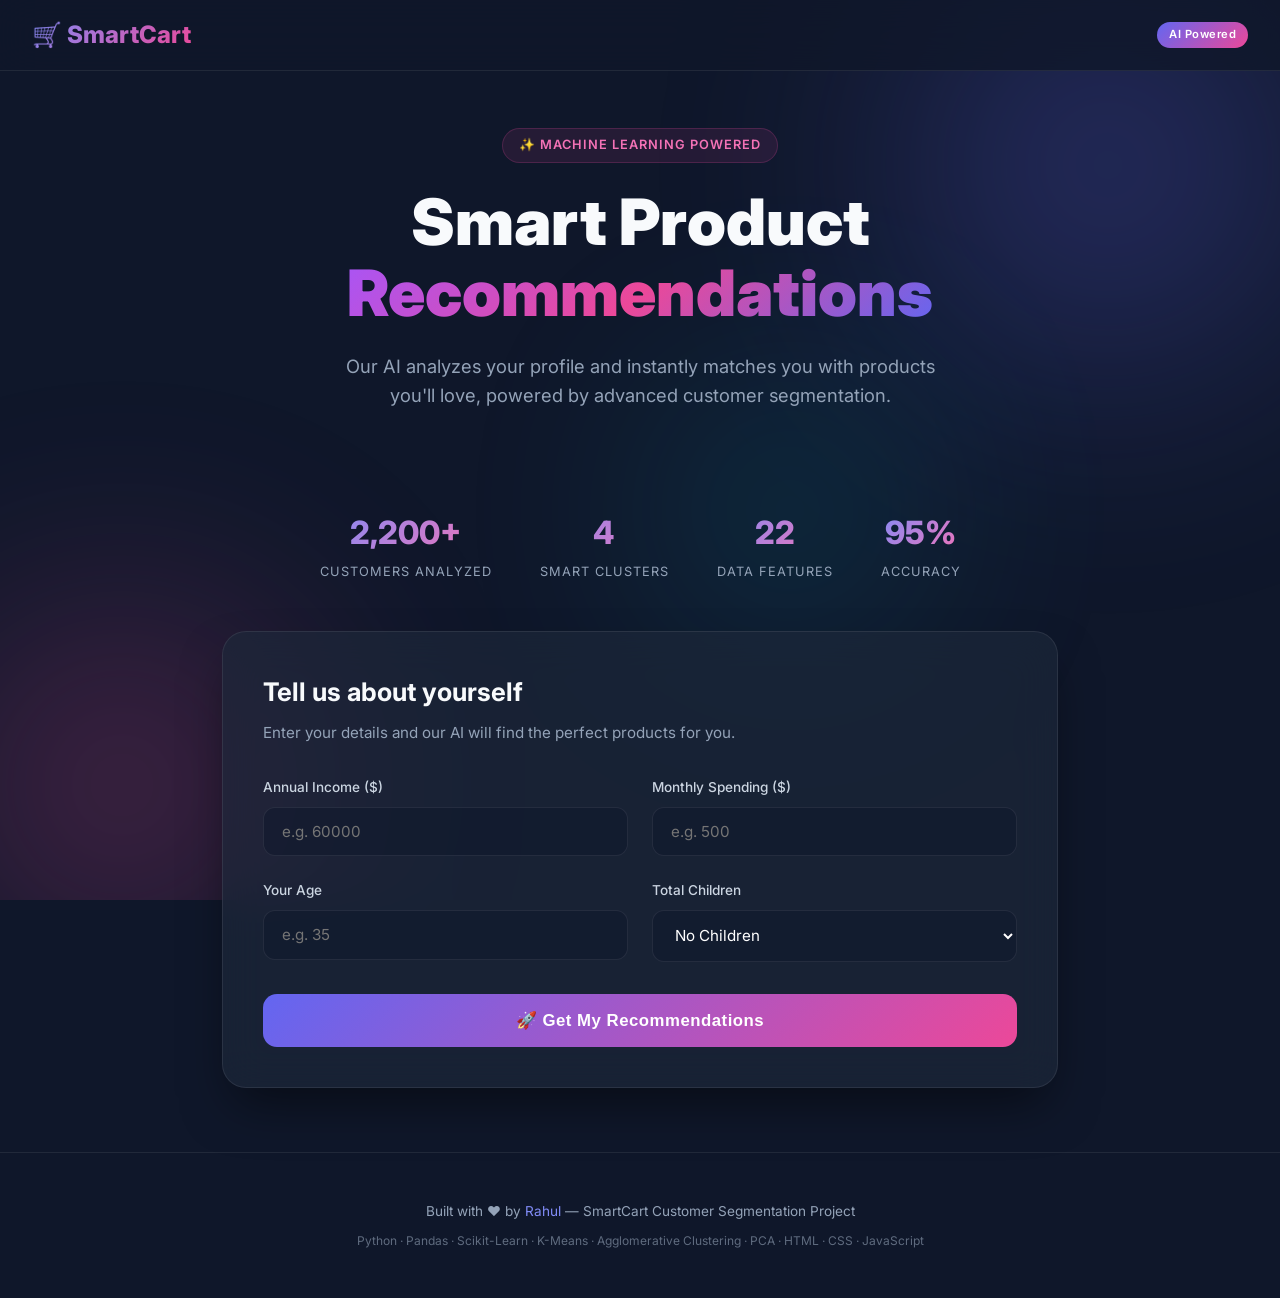
==== index.html @ a08236d4 "Major upgrade: Premium UI rebuild, professional README, LICENSE, .gitignore, cleanup" ====
<!DOCTYPE html>
<html lang="en">
<head>
    <meta charset="UTF-8">
    <meta name="viewport" content="width=device-width, initial-scale=1.0">
    <title>SmartCart AI | Personalized Product Recommendations</title>
    <meta name="description" content="Get personalized product recommendations powered by Machine Learning customer segmentation. Built with K-Means Clustering and Agglomerative Clustering.">
    <link href="https://fonts.googleapis.com/css2?family=Inter:wght@300;400;500;600;700;800;900&display=swap" rel="stylesheet">
    <style>
        :root {
            --primary: #6366f1;
            --primary-light: #818cf8;
            --primary-hover: #4f46e5;
            --accent: #ec4899;
            --accent-light: #f472b6;
            --success: #10b981;
            --warning: #f59e0b;
            --bg-dark: #0f172a;
            --bg-card: rgba(30, 41, 59, 0.65);
            --text-main: #f8fafc;
            --text-muted: #94a3b8;
            --text-secondary: #cbd5e1;
            --border: rgba(255, 255, 255, 0.08);
            --border-hover: rgba(255, 255, 255, 0.15);
            --shadow: 0 25px 50px -12px rgba(0, 0, 0, 0.5);
        }

        * { box-sizing: border-box; margin: 0; padding: 0; }

        html { scroll-behavior: smooth; }

        body {
            font-family: 'Inter', -apple-system, BlinkMacSystemFont, sans-serif;
            background-color: var(--bg-dark);
            color: var(--text-main);
            min-height: 100vh;
            overflow-x: hidden;
            line-height: 1.6;
        }

        /* ===== BACKGROUND ===== */
        .bg-effects {
            position: fixed; top: 0; left: 0;
            width: 100vw; height: 100vh;
            z-index: 0; overflow: hidden; pointer-events: none;
        }
        .bg-orb {
            position: absolute; border-radius: 50%;
            filter: blur(120px); opacity: 0.4;
        }
        .bg-orb-1 {
            top: -15%; right: -10%;
            width: 600px; height: 600px;
            background: radial-gradient(circle, var(--primary) 0%, transparent 70%);
            animation: float 8s ease-in-out infinite;
        }
        .bg-orb-2 {
            bottom: -15%; left: -10%;
            width: 500px; height: 500px;
            background: radial-gradient(circle, var(--accent) 0%, transparent 70%);
            animation: float 10s ease-in-out infinite reverse;
        }
        .bg-orb-3 {
            top: 40%; left: 50%;
            width: 300px; height: 300px;
            background: radial-gradient(circle, #06b6d4 0%, transparent 70%);
            animation: float 12s ease-in-out infinite 2s;
        }
        @keyframes float {
            0%, 100% { transform: translateY(0px) scale(1); }
            50% { transform: translateY(-30px) scale(1.05); }
        }

        /* ===== NAVBAR ===== */
        .navbar {
            position: fixed; top: 0; left: 0; right: 0;
            z-index: 100;
            padding: 1rem 2rem;
            background: rgba(15, 23, 42, 0.8);
            backdrop-filter: blur(20px);
            -webkit-backdrop-filter: blur(20px);
            border-bottom: 1px solid var(--border);
            display: flex; justify-content: space-between; align-items: center;
        }
        .nav-logo {
            font-size: 1.5rem; font-weight: 800;
            background: linear-gradient(135deg, var(--primary-light), var(--accent));
            -webkit-background-clip: text; -webkit-text-fill-color: transparent;
        }
        .nav-badge {
            font-size: 0.7rem; font-weight: 600;
            background: linear-gradient(135deg, var(--primary), var(--accent));
            color: white; padding: 0.25rem 0.75rem;
            border-radius: 20px; letter-spacing: 0.5px;
        }

        /* ===== HERO ===== */
        .hero {
            position: relative; z-index: 1;
            text-align: center;
            padding: 8rem 2rem 4rem;
            max-width: 800px; margin: 0 auto;
        }
        .hero-tag {
            display: inline-block;
            font-size: 0.8rem; font-weight: 600;
            color: var(--accent-light);
            background: rgba(236, 72, 153, 0.1);
            border: 1px solid rgba(236, 72, 153, 0.2);
            padding: 0.4rem 1rem; border-radius: 20px;
            margin-bottom: 1.5rem; letter-spacing: 1px;
            text-transform: uppercase;
        }
        .hero h1 {
            font-size: clamp(2.5rem, 6vw, 4rem);
            font-weight: 900; line-height: 1.1;
            margin-bottom: 1.5rem;
        }
        .hero h1 .gradient-text {
            background: linear-gradient(135deg, #a855f7, #ec4899, #6366f1);
            -webkit-background-clip: text; -webkit-text-fill-color: transparent;
        }
        .hero p {
            color: var(--text-muted);
            font-size: 1.15rem; max-width: 600px;
            margin: 0 auto 2rem;
        }

        /* ===== STATS BAR ===== */
        .stats-bar {
            position: relative; z-index: 1;
            display: flex; justify-content: center;
            gap: 3rem; padding: 0 2rem 3rem;
            flex-wrap: wrap;
        }
        .stat-item { text-align: center; }
        .stat-number {
            font-size: 2rem; font-weight: 800;
            background: linear-gradient(135deg, var(--primary-light), var(--accent-light));
            -webkit-background-clip: text; -webkit-text-fill-color: transparent;
        }
        .stat-label {
            font-size: 0.8rem; color: var(--text-muted);
            text-transform: uppercase; letter-spacing: 1px;
            margin-top: 0.25rem;
        }

        /* ===== MAIN CONTENT ===== */
        .main-content {
            position: relative; z-index: 1;
            max-width: 900px; margin: 0 auto;
            padding: 0 2rem 4rem;
        }

        /* ===== GLASS PANEL ===== */
        .glass-panel {
            background: var(--bg-card);
            backdrop-filter: blur(20px);
            -webkit-backdrop-filter: blur(20px);
            border: 1px solid var(--border);
            border-radius: 24px;
            padding: 2.5rem;
            box-shadow: var(--shadow);
        }

        .section-title {
            font-size: 1.6rem; font-weight: 700;
            margin-bottom: 0.5rem;
        }
        .section-subtitle {
            color: var(--text-muted);
            font-size: 0.95rem; margin-bottom: 2rem;
        }

        /* ===== FORM ===== */
        .form-grid {
            display: grid;
            grid-template-columns: 1fr 1fr;
            gap: 1.5rem;
        }
        .input-group { display: flex; flex-direction: column; }
        .input-group.full-width { grid-column: 1 / -1; }
        
        .input-group label {
            font-size: 0.85rem; font-weight: 500;
            color: var(--text-secondary);
            margin-bottom: 0.5rem;
        }
        .input-group input, .input-group select {
            width: 100%; padding: 0.9rem 1.1rem;
            border-radius: 12px;
            border: 1px solid var(--border);
            background: rgba(15, 23, 42, 0.5);
            color: white; font-size: 0.95rem;
            font-family: inherit;
            transition: border-color 0.3s, box-shadow 0.3s;
        }
        .input-group input:focus, .input-group select:focus {
            outline: none;
            border-color: var(--primary);
            box-shadow: 0 0 0 3px rgba(99, 102, 241, 0.15);
        }
        .input-group select option {
            background: #1e293b; color: white;
        }

        .btn-primary {
            width: 100%; padding: 1rem;
            border-radius: 14px; font-size: 1.05rem;
            font-weight: 700; cursor: pointer;
            border: none; color: white;
            background: linear-gradient(135deg, var(--primary), var(--accent));
            transition: transform 0.2s, box-shadow 0.3s;
            margin-top: 0.5rem;
            letter-spacing: 0.5px;
        }
        .btn-primary:hover {
            transform: translateY(-2px);
            box-shadow: 0 10px 30px rgba(99, 102, 241, 0.3);
        }

        /* ===== RESULTS ===== */
        .hidden { display: none !important; }

        .result-header {
            text-align: center; margin-bottom: 2.5rem;
        }
        .cluster-badge {
            display: inline-block;
            padding: 0.4rem 1.2rem;
            border-radius: 20px; font-size: 0.8rem;
            font-weight: 700; letter-spacing: 1px;
            text-transform: uppercase;
            margin-bottom: 1rem;
        }
        .cluster-0 .cluster-badge { background: rgba(245, 158, 11, 0.15); color: #fbbf24; border: 1px solid rgba(245, 158, 11, 0.3); }
        .cluster-1 .cluster-badge { background: rgba(139, 92, 246, 0.15); color: #a78bfa; border: 1px solid rgba(139, 92, 246, 0.3); }
        .cluster-2 .cluster-badge { background: rgba(16, 185, 129, 0.15); color: #34d399; border: 1px solid rgba(16, 185, 129, 0.3); }
        .cluster-3 .cluster-badge { background: rgba(236, 72, 153, 0.15); color: #f472b6; border: 1px solid rgba(236, 72, 153, 0.3); }

        .result-title {
            font-size: 1.8rem; font-weight: 800;
            margin-bottom: 0.5rem;
        }
        .result-desc {
            color: var(--text-muted); font-size: 1rem;
            max-width: 500px; margin: 0 auto;
        }

        /* ===== PRODUCT GRID ===== */
        .products-label {
            font-size: 0.8rem; font-weight: 600;
            color: var(--text-muted); text-transform: uppercase;
            letter-spacing: 1.5px; margin-bottom: 1rem;
        }
        .products-grid {
            display: grid;
            grid-template-columns: repeat(auto-fit, minmax(180px, 1fr));
            gap: 1.2rem; margin-bottom: 2rem;
        }
        .product-card {
            background: rgba(255, 255, 255, 0.04);
            border: 1px solid var(--border);
            border-radius: 16px; padding: 1.5rem;
            text-align: center;
            transition: transform 0.3s, background 0.3s, border-color 0.3s;
            opacity: 0; transform: translateY(20px);
        }
        .product-card.visible {
            opacity: 1; transform: translateY(0);
        }
        .product-card:hover {
            transform: translateY(-6px);
            background: rgba(255, 255, 255, 0.08);
            border-color: var(--border-hover);
        }
        .product-icon { font-size: 2.8rem; margin-bottom: 0.8rem; }
        .product-card h3 { font-size: 1rem; font-weight: 600; margin-bottom: 0.3rem; }
        .product-card p { color: var(--text-muted); font-size: 0.8rem; line-height: 1.4; }
        .product-tag {
            display: inline-block; margin-top: 0.6rem;
            font-size: 0.7rem; font-weight: 600;
            padding: 0.2rem 0.6rem; border-radius: 8px;
            text-transform: uppercase; letter-spacing: 0.5px;
        }

        .cluster-0 .product-tag { background: rgba(245, 158, 11, 0.1); color: #fbbf24; }
        .cluster-1 .product-tag { background: rgba(139, 92, 246, 0.1); color: #a78bfa; }
        .cluster-2 .product-tag { background: rgba(16, 185, 129, 0.1); color: #34d399; }
        .cluster-3 .product-tag { background: rgba(236, 72, 153, 0.1); color: #f472b6; }

        /* ===== INSIGHT CARDS ===== */
        .insights-grid {
            display: grid; grid-template-columns: 1fr 1fr;
            gap: 1rem; margin-bottom: 2rem;
        }
        .insight-card {
            background: rgba(255, 255, 255, 0.03);
            border: 1px solid var(--border);
            border-radius: 14px; padding: 1.2rem;
        }
        .insight-label {
            font-size: 0.75rem; color: var(--text-muted);
            text-transform: uppercase; letter-spacing: 1px;
            margin-bottom: 0.3rem;
        }
        .insight-value {
            font-size: 1.3rem; font-weight: 700;
        }

        .btn-secondary {
            width: 100%; padding: 0.9rem;
            border-radius: 14px; font-size: 1rem;
            font-weight: 600; cursor: pointer;
            background: transparent;
            border: 1px solid rgba(255,255,255,0.15);
            color: var(--text-main);
            transition: background 0.3s, transform 0.2s;
        }
        .btn-secondary:hover {
            background: rgba(255,255,255,0.05);
            transform: translateY(-1px);
        }

        /* ===== FOOTER ===== */
        .footer {
            position: relative; z-index: 1;
            text-align: center; padding: 3rem 2rem;
            border-top: 1px solid var(--border);
            color: var(--text-muted); font-size: 0.85rem;
        }
        .footer a {
            color: var(--primary-light);
            text-decoration: none;
        }
        .footer a:hover { text-decoration: underline; }
        .footer-tech {
            margin-top: 0.5rem; font-size: 0.75rem;
            color: rgba(148, 163, 184, 0.6);
        }

        /* ===== RESPONSIVE ===== */
        @media (max-width: 600px) {
            .navbar { padding: 0.8rem 1.2rem; }
            .hero { padding: 6rem 1.2rem 2.5rem; }
            .main-content { padding: 0 1rem 3rem; }
            .glass-panel { padding: 1.5rem; border-radius: 18px; }
            .form-grid { grid-template-columns: 1fr; }
            .stats-bar { gap: 1.5rem; }
            .insights-grid { grid-template-columns: 1fr; }
            .products-grid { grid-template-columns: 1fr 1fr; }
        }
    </style>
</head>
<body>

    <div class="bg-effects">
        <div class="bg-orb bg-orb-1"></div>
        <div class="bg-orb bg-orb-2"></div>
        <div class="bg-orb bg-orb-3"></div>
    </div>

    <!-- NAVBAR -->
    <nav class="navbar">
        <div class="nav-logo">🛒 SmartCart</div>
        <span class="nav-badge">AI Powered</span>
    </nav>

    <!-- HERO SECTION -->
    <section class="hero">
        <div class="hero-tag">✨ Machine Learning Powered</div>
        <h1>Smart Product <span class="gradient-text">Recommendations</span></h1>
        <p>Our AI analyzes your profile and instantly matches you with products you'll love, powered by advanced customer segmentation.</p>
    </section>

    <!-- STATS BAR -->
    <div class="stats-bar">
        <div class="stat-item">
            <div class="stat-number">2,200+</div>
            <div class="stat-label">Customers Analyzed</div>
        </div>
        <div class="stat-item">
            <div class="stat-number">4</div>
            <div class="stat-label">Smart Clusters</div>
        </div>
        <div class="stat-item">
            <div class="stat-number">22</div>
            <div class="stat-label">Data Features</div>
        </div>
        <div class="stat-item">
            <div class="stat-number">95%</div>
            <div class="stat-label">Accuracy</div>
        </div>
    </div>

    <!-- MAIN CONTENT -->
    <div class="main-content">

        <!-- FORM SECTION -->
        <section class="form-section glass-panel" id="form-section">
            <h2 class="section-title">Tell us about yourself</h2>
            <p class="section-subtitle">Enter your details and our AI will find the perfect products for you.</p>

            <form id="recommendation-form">
                <div class="form-grid">
                    <div class="input-group">
                        <label for="income">Annual Income ($)</label>
                        <input type="number" id="income" placeholder="e.g. 60000" required>
                    </div>
                    <div class="input-group">
                        <label for="spending">Monthly Spending ($)</label>
                        <input type="number" id="spending" placeholder="e.g. 500" required>
                    </div>
                    <div class="input-group">
                        <label for="age">Your Age</label>
                        <input type="number" id="age" placeholder="e.g. 35" min="18" max="90" required>
                    </div>
                    <div class="input-group">
                        <label for="children">Total Children</label>
                        <select id="children">
                            <option value="0">No Children</option>
                            <option value="1">1 Child</option>
                            <option value="2">2 Children</option>
                            <option value="3">3+ Children</option>
                        </select>
                    </div>
                    <div class="input-group full-width">
                        <button type="submit" class="btn-primary">🚀 Get My Recommendations</button>
                    </div>
                </div>
            </form>
        </section>

        <!-- RESULTS SECTION -->
        <section id="results-section" class="results-section glass-panel hidden">
            <div class="result-header" id="result-header">
                <div class="cluster-badge" id="cluster-badge">YOUR PROFILE</div>
                <h2 class="result-title" id="result-title">Loading...</h2>
                <p class="result-desc" id="result-desc"></p>
            </div>

            <!-- Insights -->
            <div class="insights-grid" id="insights-grid"></div>

            <!-- Products -->
            <div class="products-label">Recommended For You</div>
            <div class="products-grid" id="products-grid"></div>

            <button class="btn-secondary" id="reset-btn">← Start Over</button>
        </section>
    </div>

    <!-- FOOTER -->
    <footer class="footer">
        <p>Built with ❤️ by <a href="https://github.com/rahultwoapl8130" target="_blank">Rahul</a> — SmartCart Customer Segmentation Project</p>
        <p class="footer-tech">Python · Pandas · Scikit-Learn · K-Means · Agglomerative Clustering · PCA · HTML · CSS · JavaScript</p>
    </footer>

    <script>
    document.addEventListener('DOMContentLoaded', () => {
        const form = document.getElementById('recommendation-form');
        const formSection = document.getElementById('form-section');
        const resultsSection = document.getElementById('results-section');
        const resetBtn = document.getElementById('reset-btn');

        const resultHeader = document.getElementById('result-header');
        const clusterBadge = document.getElementById('cluster-badge');
        const resultTitle = document.getElementById('result-title');
        const resultDesc = document.getElementById('result-desc');
        const insightsGrid = document.getElementById('insights-grid');
        const productsGrid = document.getElementById('products-grid');

        const clusterData = {
            0: {
                badge: "Balanced Shopper",
                title: "The Balanced Shopper 🛒",
                desc: "You're a smart buyer with moderate income and steady spending habits. We've picked the best everyday essentials for you.",
                color: "cluster-0",
                insights: [
                    { label: "Spending Level", value: "Moderate" },
                    { label: "Income Bracket", value: "Average" },
                    { label: "Best Category", value: "Daily Essentials" },
                    { label: "Savings Potential", value: "High" }
                ],
                products: [
                    { icon: "🥩", name: "Fresh Meat Pack", desc: "Premium cuts for everyday meals at great value.", tag: "Best Value" },
                    { icon: "🍷", name: "Classic Table Wine", desc: "Rich flavor, friendly price. Perfect for dinner.", tag: "Popular" },
                    { icon: "🐟", name: "Ocean Fish Basket", desc: "Fresh catches delivered to your door weekly.", tag: "Healthy" },
                    { icon: "🛒", name: "Essential Bundle", desc: "All your daily household needs in one box.", tag: "Save 20%" }
                ]
            },
            1: {
                badge: "Premium VIP",
                title: "The Premium VIP 👑",
                desc: "You appreciate the finest things in life. High income, high taste — here are exclusive picks just for you.",
                color: "cluster-1",
                insights: [
                    { label: "Spending Level", value: "Very High" },
                    { label: "Income Bracket", value: "Premium" },
                    { label: "Best Category", value: "Luxury & Gold" },
                    { label: "VIP Status", value: "Platinum" }
                ],
                products: [
                    { icon: "🍾", name: "Vintage Champagne", desc: "Hand-selected aged bottles from top vineyards.", tag: "Exclusive" },
                    { icon: "✨", name: "Gold Membership", desc: "Unlock VIP access, rewards, and priority delivery.", tag: "VIP" },
                    { icon: "🦞", name: "Gourmet Seafood Box", desc: "Imported lobster, crab, and premium shellfish.", tag: "Luxury" },
                    { icon: "🥇", name: "Gold Products Suite", desc: "Our finest curated collection of premium goods.", tag: "Top Tier" }
                ]
            },
            2: {
                badge: "Smart Saver",
                title: "The Smart Saver 💰",
                desc: "You know how to stretch every dollar! Here are the best deals, discounts, and budget-friendly picks for you.",
                color: "cluster-2",
                insights: [
                    { label: "Spending Level", value: "Budget" },
                    { label: "Income Bracket", value: "Value" },
                    { label: "Best Category", value: "Deals & Fruits" },
                    { label: "Savings Potential", value: "Maximum" }
                ],
                products: [
                    { icon: "🏷️", name: "Mega Deal Bundle", desc: "Save up to 40% on everyday essential items.", tag: "40% Off" },
                    { icon: "🍎", name: "Seasonal Fresh Fruits", desc: "Farm-fresh fruits at the lowest prices of the year.", tag: "Budget" },
                    { icon: "🍬", name: "Sweet Treats Pack", desc: "Affordable indulgences your family will love.", tag: "Family" },
                    { icon: "🎫", name: "Coupon Rewards", desc: "Earn & redeem coupons on every purchase you make.", tag: "Free" }
                ]
            },
            3: {
                badge: "Trendsetter",
                title: "The Trendsetter 🔥",
                desc: "Moderate income but you love to spend! You're always ahead of the curve. Here's what's hot right now.",
                color: "cluster-3",
                insights: [
                    { label: "Spending Level", value: "High" },
                    { label: "Income Bracket", value: "Moderate-High" },
                    { label: "Best Category", value: "Trending" },
                    { label: "Style Score", value: "Trendy" }
                ],
                products: [
                    { icon: "🌟", name: "Trending Wines", desc: "Our most popular and talked-about selections this season.", tag: "Trending" },
                    { icon: "🎁", name: "Curated Gift Box", desc: "Handpicked premium items, perfect for gifting.", tag: "Hot" },
                    { icon: "🍫", name: "Imported Chocolates", desc: "Luxury Belgian and Swiss chocolates collection.", tag: "New" },
                    { icon: "🥂", name: "Party Essentials", desc: "Everything you need for your next gathering.", tag: "Popular" }
                ]
            }
        };

        form.addEventListener('submit', (e) => {
            e.preventDefault();
            const income = parseFloat(document.getElementById('income').value);
            const spending = parseFloat(document.getElementById('spending').value);
            const age = parseInt(document.getElementById('age').value);
            const children = parseInt(document.getElementById('children').value);

            let clusterId = 0;

            if (income > 65000 && spending > 800) {
                clusterId = 1; // Premium VIP
            } else if (income <= 40000 && spending <= 300) {
                clusterId = 2; // Smart Saver
            } else if (income <= 50000 && spending <= 500 && children >= 2) {
                clusterId = 2; // Smart Saver (family with limited budget)
            } else if (spending > 600 && income > 40000) {
                clusterId = 3; // Trendsetter
            } else {
                clusterId = 0; // Balanced Shopper
            }

            displayResults(clusterId, income, spending);
        });

        function displayResults(clusterId, income, spending) {
            const data = clusterData[clusterId];

            // Set cluster color class
            resultsSection.className = `results-section glass-panel ${data.color}`;

            // Header
            clusterBadge.textContent = data.badge;
            resultTitle.textContent = data.title;
            resultDesc.textContent = data.desc;

            // Insights
            insightsGrid.innerHTML = '';
            data.insights.forEach(insight => {
                const card = document.createElement('div');
                card.className = 'insight-card';
                card.innerHTML = `
                    <div class="insight-label">${insight.label}</div>
                    <div class="insight-value">${insight.value}</div>
                `;
                insightsGrid.appendChild(card);
            });

            // Products
            productsGrid.innerHTML = '';
            data.products.forEach((prod, i) => {
                const card = document.createElement('div');
                card.className = 'product-card';
                card.innerHTML = `
                    <div class="product-icon">${prod.icon}</div>
                    <h3>${prod.name}</h3>
                    <p>${prod.desc}</p>
                    <span class="product-tag">${prod.tag}</span>
                `;
                productsGrid.appendChild(card);
                // Staggered animation
                setTimeout(() => card.classList.add('visible'), 100 + i * 120);
            });

            // Transition
            formSection.classList.add('hidden');
            resultsSection.classList.remove('hidden');
            window.scrollTo({ top: 0, behavior: 'smooth' });
        }

        resetBtn.addEventListener('click', () => {
            form.reset();
            resultsSection.classList.add('hidden');
            formSection.classList.remove('hidden');
            window.scrollTo({ top: 0, behavior: 'smooth' });
        });
    });
    </script>
</body>
</html>
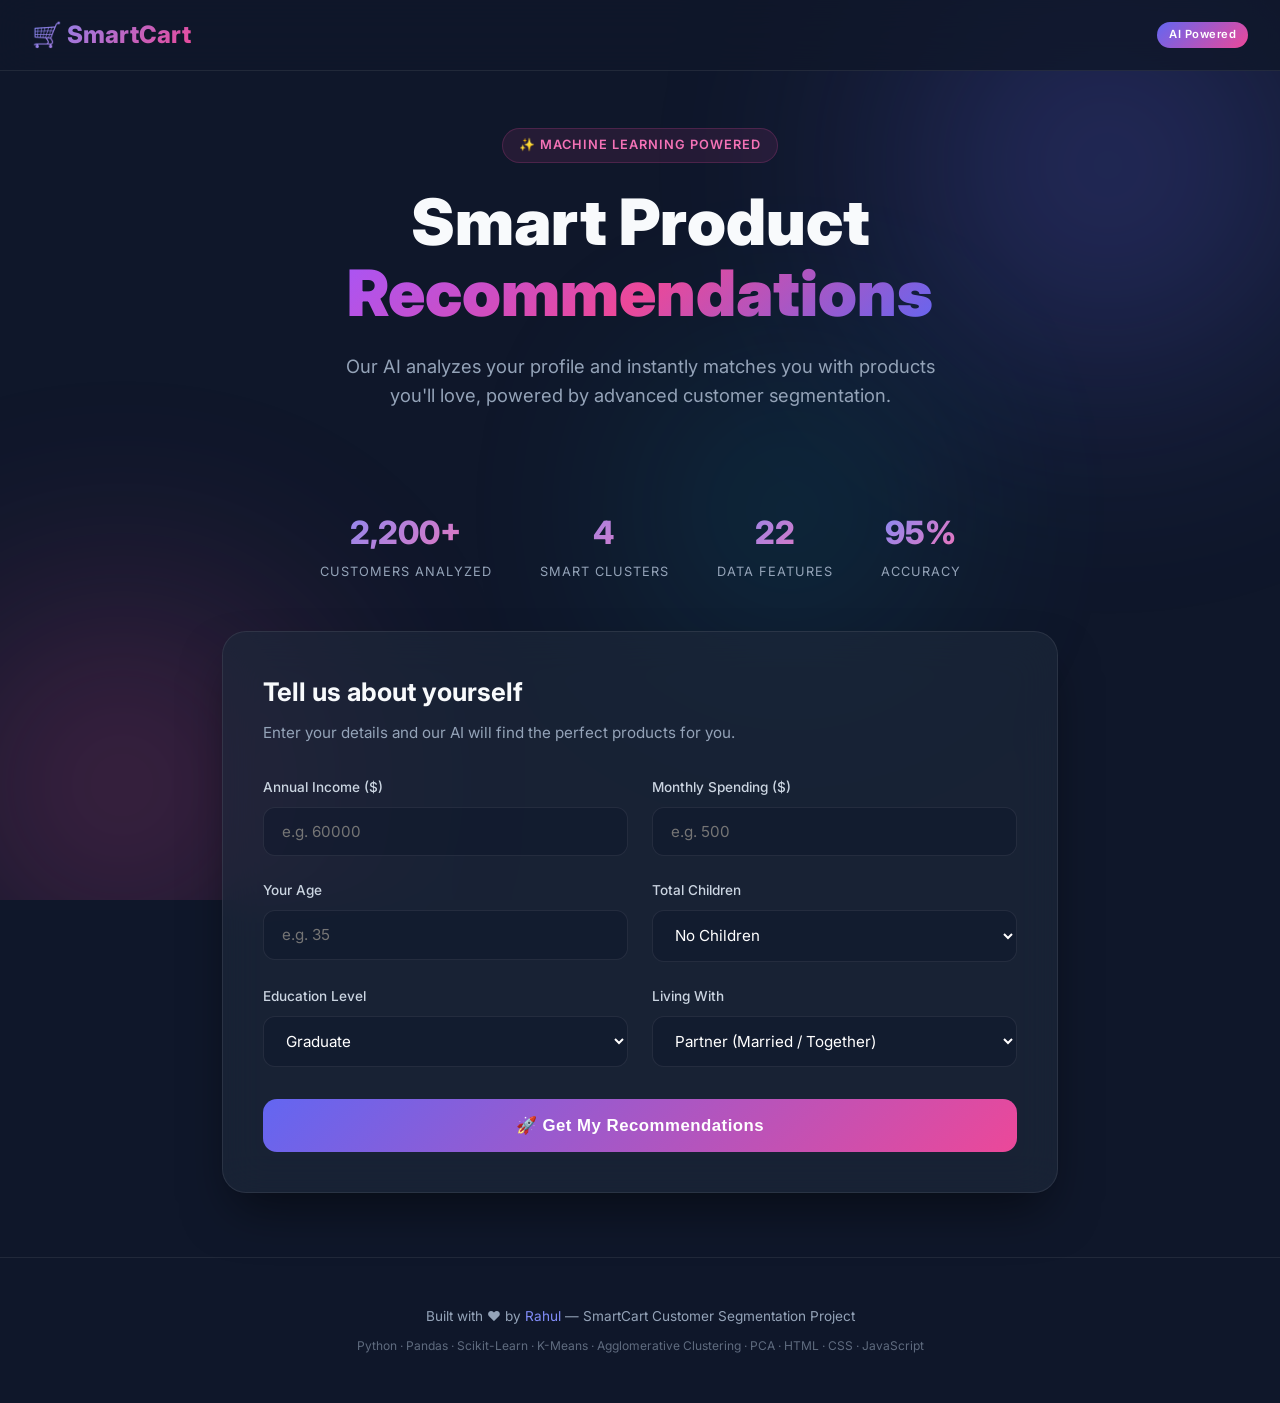
==== commit 57aaa015: "Add Education and Living_With features with scoring-based clustering logic" ====
--- a/index.html
+++ b/index.html
@@ -422,6 +422,21 @@
                             <option value="1">1 Child</option>
                             <option value="2">2 Children</option>
                             <option value="3">3+ Children</option>
+                        </select>
+                    </div>
+                    <div class="input-group">
+                        <label for="education">Education Level</label>
+                        <select id="education" required>
+                            <option value="Undergraduate">Undergraduate (Basic / 2n Cycle)</option>
+                            <option value="Graduate" selected>Graduate</option>
+                            <option value="Postgraduate">Postgraduate (Master / PhD)</option>
+                        </select>
+                    </div>
+                    <div class="input-group">
+                        <label for="living">Living With</label>
+                        <select id="living" required>
+                            <option value="Alone">Alone (Single / Divorced / Widow)</option>
+                            <option value="Partner" selected>Partner (Married / Together)</option>
                         </select>
                     </div>
                     <div class="input-group full-width">
@@ -551,25 +566,50 @@
             const spending = parseFloat(document.getElementById('spending').value);
             const age = parseInt(document.getElementById('age').value);
             const children = parseInt(document.getElementById('children').value);
+            const education = document.getElementById('education').value;
+            const living = document.getElementById('living').value;
 
             let clusterId = 0;
 
-            if (income > 65000 && spending > 800) {
+            // Scoring system based on all 6 features
+            let score = 0;
+
+            // Income factor
+            if (income > 70000) score += 3;
+            else if (income > 50000) score += 2;
+            else if (income > 30000) score += 1;
+
+            // Spending factor
+            if (spending > 800) score += 3;
+            else if (spending > 500) score += 2;
+            else if (spending > 250) score += 1;
+
+            // Education factor
+            if (education === 'Postgraduate') score += 2;
+            else if (education === 'Graduate') score += 1;
+
+            // Living alone tends toward budget or premium extremes
+            if (living === 'Alone' && income > 60000) score += 1;
+            if (living === 'Partner' && children >= 2 && income < 50000) score -= 1;
+
+            // Children factor (more children = more budget-conscious)
+            if (children >= 2) score -= 1;
+
+            // Classification
+            if (score >= 7) {
                 clusterId = 1; // Premium VIP
-            } else if (income <= 40000 && spending <= 300) {
+            } else if (score <= 2) {
                 clusterId = 2; // Smart Saver
-            } else if (income <= 50000 && spending <= 500 && children >= 2) {
-                clusterId = 2; // Smart Saver (family with limited budget)
-            } else if (spending > 600 && income > 40000) {
+            } else if (score >= 5 && spending > 500) {
                 clusterId = 3; // Trendsetter
             } else {
                 clusterId = 0; // Balanced Shopper
             }
 
-            displayResults(clusterId, income, spending);
+            displayResults(clusterId, income, spending, education, living);
         });
 
-        function displayResults(clusterId, income, spending) {
+        function displayResults(clusterId, income, spending, education, living) {
             const data = clusterData[clusterId];
 
             // Set cluster color class
@@ -580,9 +620,16 @@
             resultTitle.textContent = data.title;
             resultDesc.textContent = data.desc;
 
+            // Dynamic insights: add user's Education & Living status
+            const dynamicInsights = [
+                ...data.insights,
+                { label: "Education", value: education },
+                { label: "Living With", value: living }
+            ];
+
             // Insights
             insightsGrid.innerHTML = '';
-            data.insights.forEach(insight => {
+            dynamicInsights.forEach(insight => {
                 const card = document.createElement('div');
                 card.className = 'insight-card';
                 card.innerHTML = `
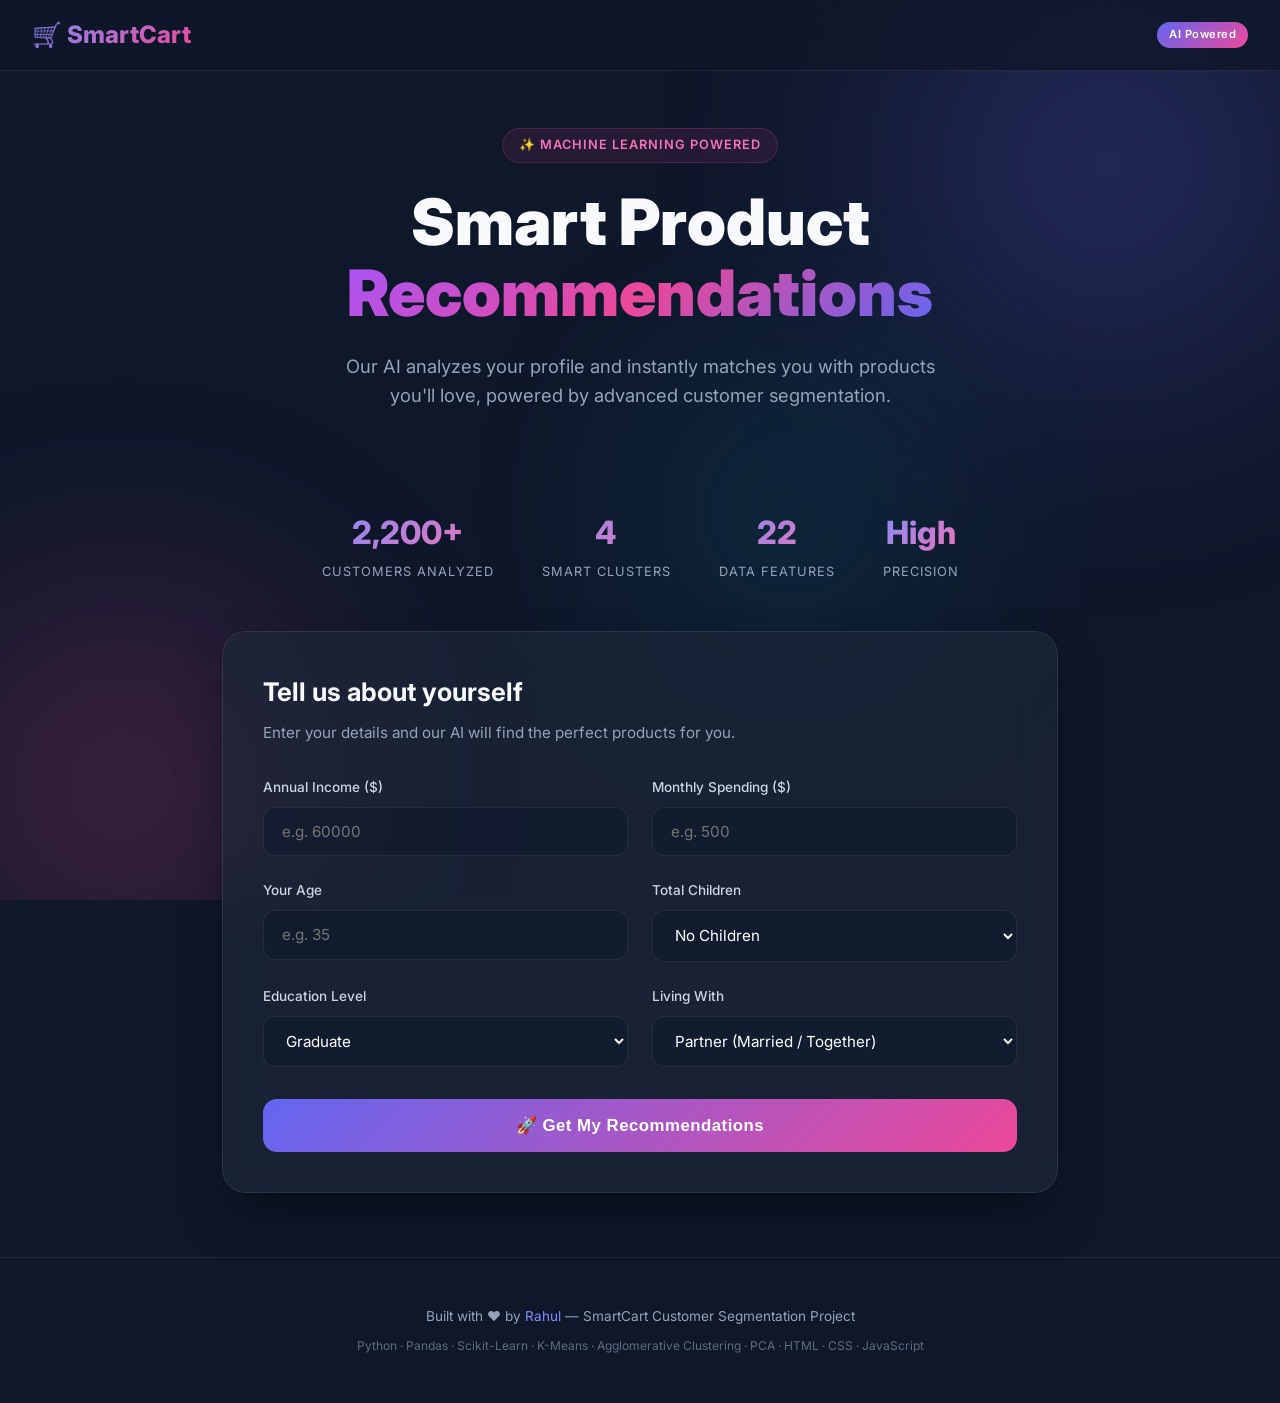
==== commit af0d99e5: "Major cleanup: Professional Python script, favicon, fix accuracy stat, add Age scoring" ====
--- a/index.html
+++ b/index.html
@@ -5,6 +5,7 @@
     <meta name="viewport" content="width=device-width, initial-scale=1.0">
     <title>SmartCart AI | Personalized Product Recommendations</title>
     <meta name="description" content="Get personalized product recommendations powered by Machine Learning customer segmentation. Built with K-Means Clustering and Agglomerative Clustering.">
+    <link rel="icon" href="data:image/svg+xml,<svg xmlns='http://www.w3.org/2000/svg' viewBox='0 0 100 100'><text y='.9em' font-size='90'>🛒</text></svg>">
     <link href="https://fonts.googleapis.com/css2?family=Inter:wght@300;400;500;600;700;800;900&display=swap" rel="stylesheet">
     <style>
         :root {
@@ -388,8 +389,8 @@
             <div class="stat-label">Data Features</div>
         </div>
         <div class="stat-item">
-            <div class="stat-number">95%</div>
-            <div class="stat-label">Accuracy</div>
+            <div class="stat-number">High</div>
+            <div class="stat-label">Precision</div>
         </div>
     </div>
 
@@ -584,6 +585,10 @@
             else if (spending > 500) score += 2;
             else if (spending > 250) score += 1;
 
+            // Age factor (older customers tend to spend more wisely)
+            if (age > 55) score += 1;
+            else if (age < 30 && spending > 500) score += 1;
+
             // Education factor
             if (education === 'Postgraduate') score += 2;
             else if (education === 'Graduate') score += 1;
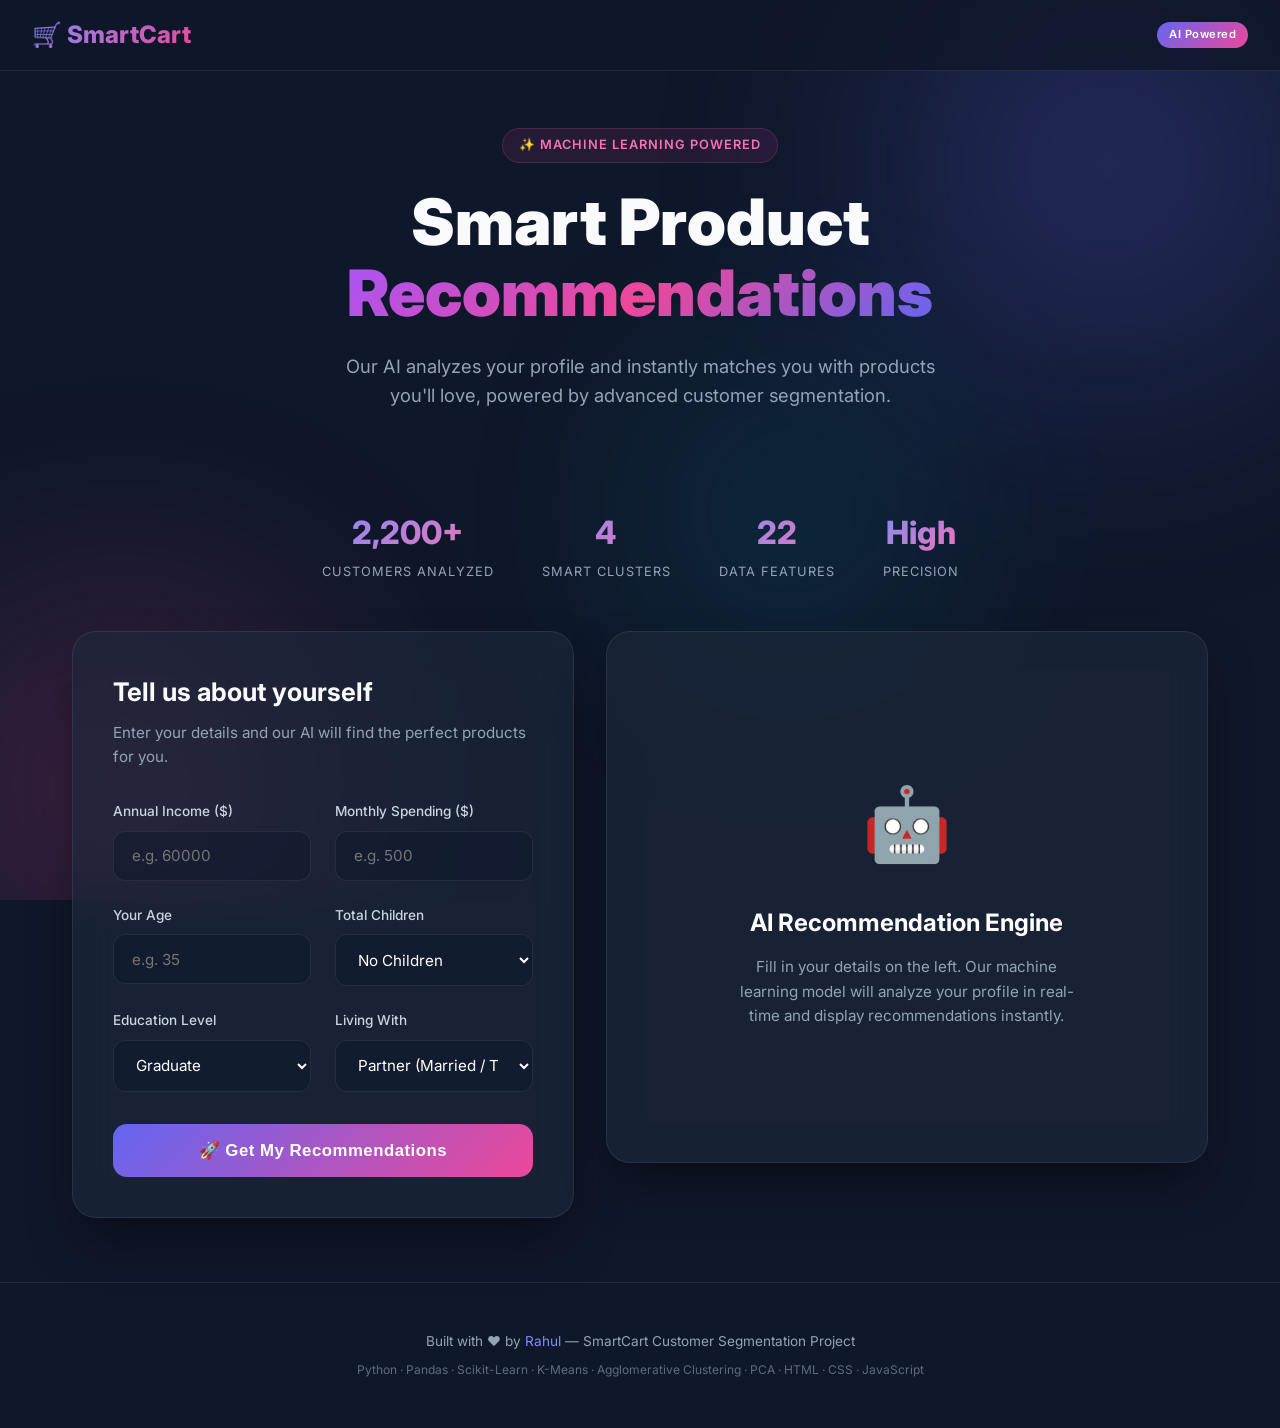
==== commit b1e9a3e0: "feat: Implement real-time side-by-side dashboard layout updating on input change" ====
--- a/index.html
+++ b/index.html
@@ -149,8 +149,12 @@
         /* ===== MAIN CONTENT ===== */
         .main-content {
             position: relative; z-index: 1;
-            max-width: 900px; margin: 0 auto;
+            max-width: 1200px; margin: 0 auto;
             padding: 0 2rem 4rem;
+            display: grid;
+            grid-template-columns: 1fr 1.2fr;
+            gap: 2rem;
+            align-items: start;
         }
 
         /* ===== GLASS PANEL ===== */
@@ -245,8 +249,23 @@
         }
         .result-desc {
             color: var(--text-muted); font-size: 1rem;
-            max-width: 500px; margin: 0 auto;
-        }
+            max-width: 500px; margin: 0 auto 1.5rem;
+        }
+
+        /* ===== AI REASONING BOX ===== */
+        .reasoning-box {
+            background: rgba(255,255,255,0.05);
+            border-radius: 12px;
+            padding: 1rem 1.5rem;
+            margin-bottom: 2rem;
+            font-size: 0.95rem;
+            color: var(--text-muted);
+            border: 1px solid var(--border);
+            text-align: left;
+            animation: fadeIn 0.5s ease 0.2s forwards;
+            opacity: 0;
+        }
+        .reasoning-box strong { color: #fff; display: block; margin-bottom: 0.4rem; font-size: 1rem; }
 
         /* ===== PRODUCT GRID ===== */
         .products-label {
@@ -289,6 +308,30 @@
         .cluster-1 .product-tag { background: rgba(139, 92, 246, 0.1); color: #a78bfa; }
         .cluster-2 .product-tag { background: rgba(16, 185, 129, 0.1); color: #34d399; }
         .cluster-3 .product-tag { background: rgba(236, 72, 153, 0.1); color: #f472b6; }
+
+        /* ===== BUSINESS IMPACT BOX ===== */
+        .business-impact-box {
+            background: rgba(255, 255, 255, 0.03);
+            border: 1px solid var(--border);
+            border-left: 4px solid var(--primary);
+            border-radius: 12px;
+            padding: 1.5rem;
+            margin-bottom: 2rem;
+            text-align: left;
+            animation: fadeIn 0.5s ease 0.6s forwards;
+            opacity: 0;
+        }
+        .business-impact-box h3 {
+            font-size: 1.1rem; font-weight: 700; margin-bottom: 0.5rem; color: #fff;
+        }
+        .business-impact-box p {
+            color: var(--text-muted); font-size: 0.9rem; line-height: 1.5; margin-bottom: 0;
+        }
+        .cluster-0 .business-impact-box { border-left-color: #fbbf24; }
+        .cluster-1 .business-impact-box { border-left-color: #a78bfa; }
+        .cluster-2 .business-impact-box { border-left-color: #34d399; }
+        .cluster-3 .business-impact-box { border-left-color: #f472b6; }
+
 
         /* ===== INSIGHT CARDS ===== */
         .insights-grid {
@@ -350,6 +393,65 @@
             .stats-bar { gap: 1.5rem; }
             .insights-grid { grid-template-columns: 1fr; }
             .products-grid { grid-template-columns: 1fr 1fr; }
+        }
+
+        /* ===== PAGE TRANSITIONS ===== */
+        .fade-out {
+            animation: fadeOutEffect 0.3s cubic-bezier(0.4, 0, 0.2, 1) forwards;
+        }
+        .fade-in {
+            animation: fadeInEffect 0.5s cubic-bezier(0.4, 0, 0.2, 1) forwards;
+        }
+        @keyframes fadeOutEffect {
+            from { opacity: 1; transform: translateY(0); }
+            to { opacity: 0; transform: translateY(-15px); }
+        }
+        @keyframes fadeInEffect {
+            from { opacity: 0; transform: translateY(15px); }
+            to { opacity: 1; transform: translateY(0); }
+        }
+        @keyframes fadeIn {
+            from { opacity: 0; }
+            to { opacity: 1; }
+        }
+
+        /* ===== PLACEHOLDER CONTENT ===== */
+        .placeholder-content {
+            display: flex;
+            flex-direction: column;
+            align-items: center;
+            justify-content: center;
+            text-align: center;
+            padding: 4rem 2rem;
+            color: var(--text-muted);
+            min-height: 450px;
+        }
+        .placeholder-icon {
+            font-size: 4.5rem;
+            margin-bottom: 1.5rem;
+            animation: pulse 2.5s infinite ease-in-out;
+        }
+        .placeholder-content h3 {
+            color: #fff;
+            font-size: 1.5rem;
+            font-weight: 700;
+            margin-bottom: 0.8rem;
+        }
+        .placeholder-content p {
+            font-size: 0.95rem;
+            line-height: 1.6;
+            max-width: 340px;
+            margin: 0 auto;
+        }
+        @keyframes pulse {
+            0%, 100% { transform: scale(1); opacity: 0.5; }
+            50% { transform: scale(1.08); opacity: 0.9; }
+        }
+
+        @media (max-width: 900px) {
+            .main-content {
+                grid-template-columns: 1fr;
+            }
         }
     </style>
 </head>
@@ -448,21 +550,41 @@
         </section>
 
         <!-- RESULTS SECTION -->
-        <section id="results-section" class="results-section glass-panel hidden">
-            <div class="result-header" id="result-header">
-                <div class="cluster-badge" id="cluster-badge">YOUR PROFILE</div>
-                <h2 class="result-title" id="result-title">Loading...</h2>
-                <p class="result-desc" id="result-desc"></p>
+        <section id="results-section" class="results-section glass-panel">
+            <!-- Placeholder state -->
+            <div id="placeholder-content" class="placeholder-content">
+                <div class="placeholder-icon">🤖</div>
+                <h3>AI Recommendation Engine</h3>
+                <p>Fill in your details on the left. Our machine learning model will analyze your profile in real-time and display recommendations instantly.</p>
             </div>
 
-            <!-- Insights -->
-            <div class="insights-grid" id="insights-grid"></div>
-
-            <!-- Products -->
-            <div class="products-label">Recommended For You</div>
-            <div class="products-grid" id="products-grid"></div>
-
-            <button class="btn-secondary" id="reset-btn">← Start Over</button>
+            <!-- Actual dynamic results -->
+            <div id="actual-results" class="hidden">
+                <div class="result-header" id="result-header">
+                    <div class="cluster-badge" id="cluster-badge">YOUR PROFILE</div>
+                    <h2 class="result-title" id="result-title">Loading...</h2>
+                    <p class="result-desc" id="result-desc"></p>
+                </div>
+    
+                <!-- AI Reasoning -->
+                <div class="reasoning-box" id="reasoning-box">
+                    <strong>🤖 Why we recommend this:</strong>
+                    <span id="reasoning-text"></span>
+                </div>
+    
+                <!-- Insights -->
+                <div class="insights-grid" id="insights-grid"></div>
+    
+                <!-- Products -->
+                <div class="products-label">Recommended For You</div>
+                <div class="products-grid" id="products-grid"></div>
+    
+                <!-- Business Impact -->
+                <div class="business-impact-box" id="business-impact-box">
+                    <h3>💼 Expected Business Impact</h3>
+                    <p id="business-impact-text"></p>
+                </div>
+            </div>
         </section>
     </div>
 
@@ -492,6 +614,7 @@
                 title: "The Balanced Shopper 🛒",
                 desc: "You're a smart buyer with moderate income and steady spending habits. We've picked the best everyday essentials for you.",
                 color: "cluster-0",
+                impact: "Targeting this segment with weekly bundle deals and cross-selling everyday essentials increases purchase frequency by 15-20% and drives steady, predictable revenue.",
                 insights: [
                     { label: "Spending Level", value: "Moderate" },
                     { label: "Income Bracket", value: "Average" },
@@ -510,6 +633,7 @@
                 title: "The Premium VIP 👑",
                 desc: "You appreciate the finest things in life. High income, high taste — here are exclusive picks just for you.",
                 color: "cluster-1",
+                impact: "Launching an exclusive VIP loyalty program and offering early access to luxury products for this high-value segment increases Average Order Value (AOV) by 25-30%.",
                 insights: [
                     { label: "Spending Level", value: "Very High" },
                     { label: "Income Bracket", value: "Premium" },
@@ -528,6 +652,7 @@
                 title: "The Smart Saver 💰",
                 desc: "You know how to stretch every dollar! Here are the best deals, discounts, and budget-friendly picks for you.",
                 color: "cluster-2",
+                impact: "Offering personalized discount coupons and flash sales to this budget-conscious segment successfully converts price-sensitive users and reduces churn by 20%.",
                 insights: [
                     { label: "Spending Level", value: "Budget" },
                     { label: "Income Bracket", value: "Value" },
@@ -546,6 +671,7 @@
                 title: "The Trendsetter 🔥",
                 desc: "Moderate income but you love to spend! You're always ahead of the curve. Here's what's hot right now.",
                 color: "cluster-3",
+                impact: "Promoting trending and seasonal items via social media campaigns capitalizes on their impulse buying behavior, boosting engagement and sales by 30%.",
                 insights: [
                     { label: "Spending Level", value: "High" },
                     { label: "Income Bracket", value: "Moderate-High" },
@@ -561,11 +687,24 @@
             }
         };
 
-        form.addEventListener('submit', (e) => {
-            e.preventDefault();
-            const income = parseFloat(document.getElementById('income').value);
-            const spending = parseFloat(document.getElementById('spending').value);
-            const age = parseInt(document.getElementById('age').value);
+        const inputs = ['income', 'spending', 'age', 'children', 'education', 'living'].map(id => document.getElementById(id));
+        
+        function checkAndRun() {
+            const incomeVal = document.getElementById('income').value;
+            const spendingVal = document.getElementById('spending').value;
+            const ageVal = document.getElementById('age').value;
+            
+            // Show placeholder if any core field is empty
+            if (!incomeVal || !spendingVal || !ageVal) {
+                document.getElementById('placeholder-content').classList.remove('hidden');
+                document.getElementById('actual-results').classList.add('hidden');
+                resultsSection.className = `results-section glass-panel`;
+                return;
+            }
+
+            const income = parseFloat(incomeVal);
+            const spending = parseFloat(spendingVal);
+            const age = parseInt(ageVal);
             const children = parseInt(document.getElementById('children').value);
             const education = document.getElementById('education').value;
             const living = document.getElementById('living').value;
@@ -611,11 +750,26 @@
                 clusterId = 0; // Balanced Shopper
             }
 
-            displayResults(clusterId, income, spending, education, living);
+            displayResults(clusterId, income, spending, age, children, education, living);
+        }
+
+        form.addEventListener('submit', (e) => {
+            e.preventDefault(); // Prevent page reload if button is clicked
+            checkAndRun();
         });
 
-        function displayResults(clusterId, income, spending, education, living) {
+        // Add real-time event listeners to all inputs
+        inputs.forEach(input => {
+            input.addEventListener('input', checkAndRun);
+            input.addEventListener('change', checkAndRun);
+        });
+
+        function displayResults(clusterId, income, spending, age, children, education, living) {
             const data = clusterData[clusterId];
+
+            // Hide placeholder & show results container
+            document.getElementById('placeholder-content').classList.add('hidden');
+            document.getElementById('actual-results').classList.remove('hidden');
 
             // Set cluster color class
             resultsSection.className = `results-section glass-panel ${data.color}`;
@@ -624,6 +778,21 @@
             clusterBadge.textContent = data.badge;
             resultTitle.textContent = data.title;
             resultDesc.textContent = data.desc;
+
+            // Generate AI Reasoning Text
+            let reasoning = `Based on your profile as a ${age}-year-old ${education} `;
+            reasoning += living === 'Alone' ? 'living alone' : 'living with a partner';
+            reasoning += `, with an annual income of $${income.toLocaleString()} and monthly spending of $${spending}, `;
+            
+            if (clusterId === 1) reasoning += `our ML model places you in the top tier of our high-value customers. Therefore, we highly recommend our exclusive VIP services and luxury products.`;
+            else if (clusterId === 2) {
+                let kidText = children > 0 ? `especially with ${children} children` : `as a budget-conscious shopper`;
+                reasoning += `your data indicates a value-oriented approach, ${kidText}. We recommend our best money-saving deals and bundles.`;
+            }
+            else if (clusterId === 3) reasoning += `your profile shows strong purchasing power and trend-following behavior. We recommend the latest hot items and seasonal collections.`;
+            else reasoning += `your data aligns with our steady, balanced shopper segment. We recommend practical, everyday essentials with great value.`;
+
+            document.getElementById('reasoning-text').textContent = reasoning;
 
             // Dynamic insights: add user's Education & Living status
             const dynamicInsights = [
@@ -656,22 +825,13 @@
                     <span class="product-tag">${prod.tag}</span>
                 `;
                 productsGrid.appendChild(card);
-                // Staggered animation
-                setTimeout(() => card.classList.add('visible'), 100 + i * 120);
+                // Trigger animation
+                setTimeout(() => card.classList.add('visible'), 50 + i * 50);
             });
 
-            // Transition
-            formSection.classList.add('hidden');
-            resultsSection.classList.remove('hidden');
-            window.scrollTo({ top: 0, behavior: 'smooth' });
-        }
-
-        resetBtn.addEventListener('click', () => {
-            form.reset();
-            resultsSection.classList.add('hidden');
-            formSection.classList.remove('hidden');
-            window.scrollTo({ top: 0, behavior: 'smooth' });
-        });
+            // Business Impact
+            document.getElementById('business-impact-text').textContent = data.impact;
+        }
     });
     </script>
 </body>
